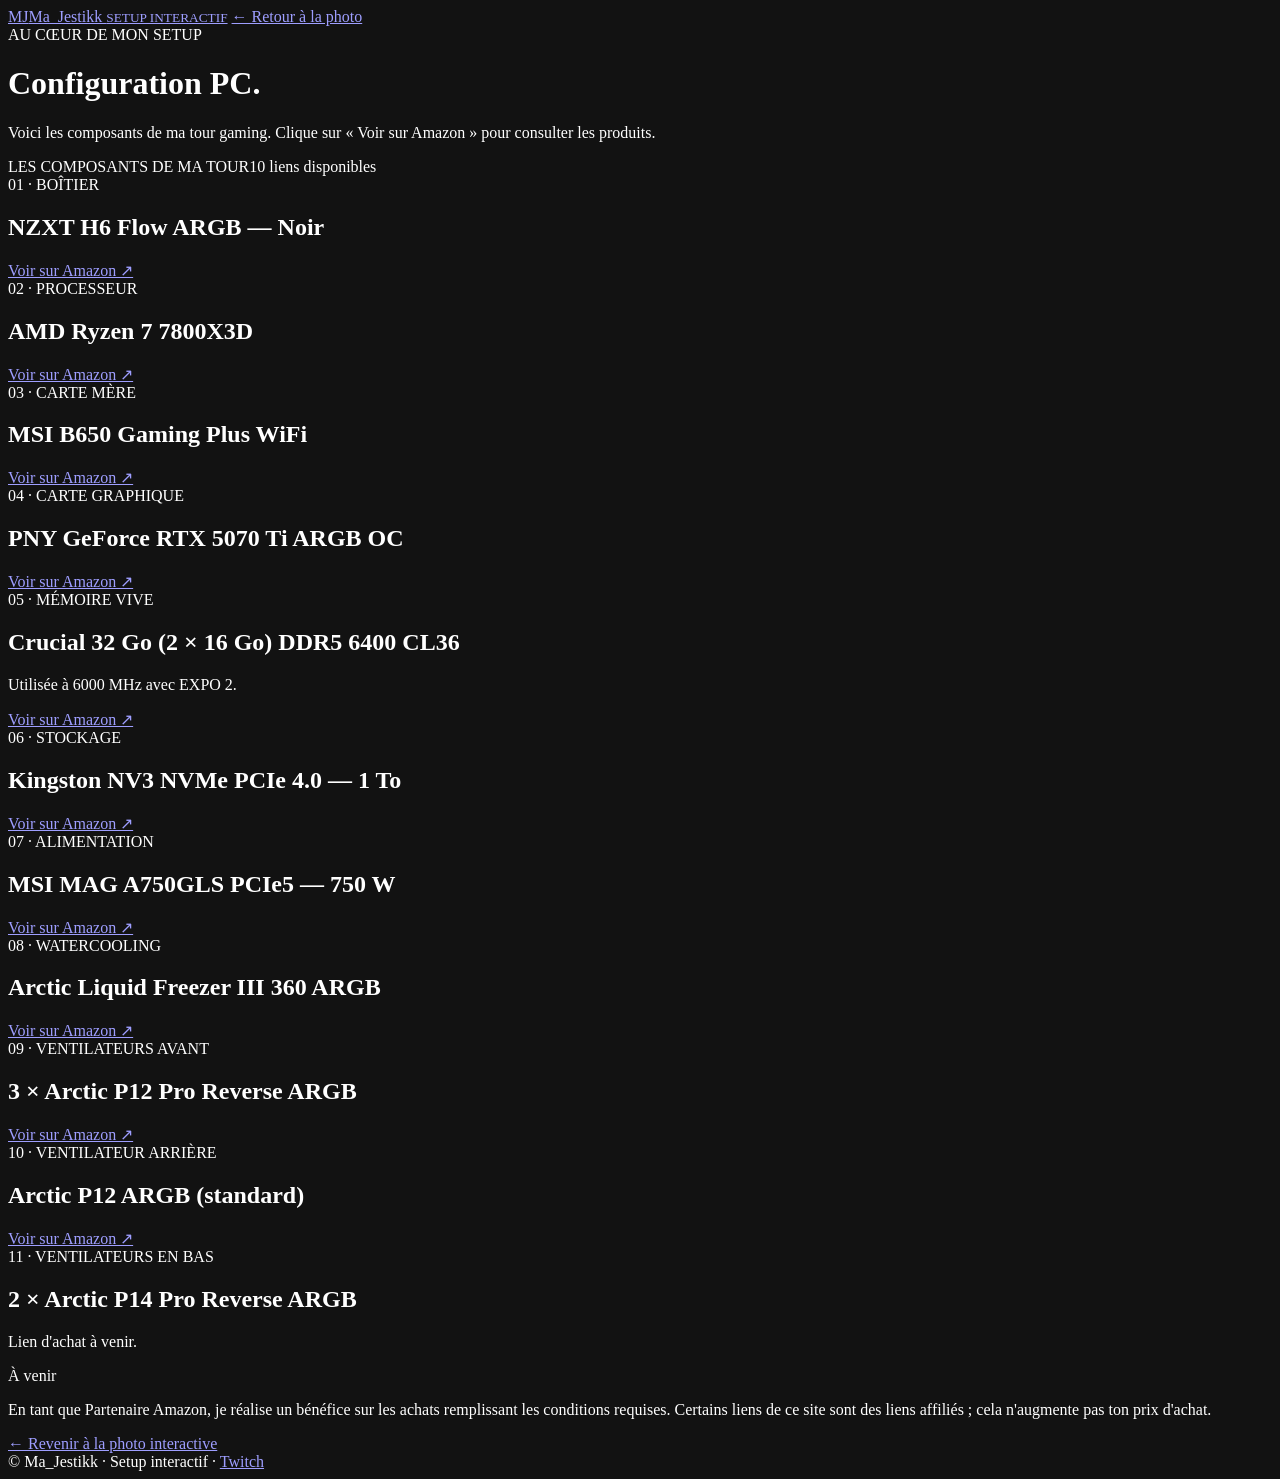
==== config-pc.html @ 504e23e0 "Installer le site interactif Ma_Jestikk : config-pc.html" ====
<!doctype html>
<html lang="fr">
<head>
  <meta charset="utf-8">
  <meta name="viewport" content="width=device-width, initial-scale=1">
  <meta name="color-scheme" content="dark">
  <meta name="description" content="Tous les composants du PC gaming Ma_Jestikk et leurs liens Amazon.">
  <title>Configuration de mon PC | Ma_Jestikk</title>
  <link rel="stylesheet" href="style.css">
</head>
<body>
  <header class="topbar">
    <a class="brand" href="./" aria-label="Retour au setup interactif"><span class="brand-mark">MJ</span><span>Ma_Jestikk <small>SETUP INTERACTIF</small></span></a>
    <a class="top-link" href="./">← Retour à la photo</a>
  </header>
  <main class="wrap config-wrap">
    <div class="hero"><span class="eyebrow">AU CŒUR DE MON SETUP</span><h1>Configuration <span>PC.</span></h1><p>Voici les composants de ma tour gaming. Clique sur « Voir sur Amazon » pour consulter les produits.</p></div>
    <div class="pc-panel"><div class="section-title"><span>LES COMPOSANTS DE MA TOUR</span><span class="counter">10 liens disponibles</span></div><div class="parts-grid">
      <article class="part"><div><span class="part-type">01 · BOÎTIER</span><h2>NZXT H6 Flow ARGB — Noir</h2></div><a href="https://link.amazon/B01FBcc0G" target="_blank" rel="sponsored noopener noreferrer">Voir sur Amazon ↗</a></article>
      <article class="part"><div><span class="part-type">02 · PROCESSEUR</span><h2>AMD Ryzen 7 7800X3D</h2></div><a href="https://link.amazon/B07phzcGI" target="_blank" rel="sponsored noopener noreferrer">Voir sur Amazon ↗</a></article>
      <article class="part"><div><span class="part-type">03 · CARTE MÈRE</span><h2>MSI B650 Gaming Plus WiFi</h2></div><a href="https://link.amazon/B02kLwFSC" target="_blank" rel="sponsored noopener noreferrer">Voir sur Amazon ↗</a></article>
      <article class="part"><div><span class="part-type">04 · CARTE GRAPHIQUE</span><h2>PNY GeForce RTX 5070 Ti ARGB OC</h2></div><a href="https://link.amazon/B0aV01cMC" target="_blank" rel="sponsored noopener noreferrer">Voir sur Amazon ↗</a></article>
      <article class="part"><div><span class="part-type">05 · MÉMOIRE VIVE</span><h2>Crucial 32 Go (2 × 16 Go) DDR5 6400 CL36</h2><p>Utilisée à 6000 MHz avec EXPO 2.</p></div><a href="https://link.amazon/B0hKABs6b" target="_blank" rel="sponsored noopener noreferrer">Voir sur Amazon ↗</a></article>
      <article class="part"><div><span class="part-type">06 · STOCKAGE</span><h2>Kingston NV3 NVMe PCIe 4.0 — 1 To</h2></div><a href="https://link.amazon/B0glW4hMQ" target="_blank" rel="sponsored noopener noreferrer">Voir sur Amazon ↗</a></article>
      <article class="part"><div><span class="part-type">07 · ALIMENTATION</span><h2>MSI MAG A750GLS PCIe5 — 750 W</h2></div><a href="https://link.amazon/B017J9jJ8" target="_blank" rel="sponsored noopener noreferrer">Voir sur Amazon ↗</a></article>
      <article class="part"><div><span class="part-type">08 · WATERCOOLING</span><h2>Arctic Liquid Freezer III 360 ARGB</h2></div><a href="https://link.amazon/B0humIkx7" target="_blank" rel="sponsored noopener noreferrer">Voir sur Amazon ↗</a></article>
      <article class="part"><div><span class="part-type">09 · VENTILATEURS AVANT</span><h2>3 × Arctic P12 Pro Reverse ARGB</h2></div><a href="https://link.amazon/B04NfBiKf" target="_blank" rel="sponsored noopener noreferrer">Voir sur Amazon ↗</a></article>
      <article class="part"><div><span class="part-type">10 · VENTILATEUR ARRIÈRE</span><h2>Arctic P12 ARGB (standard)</h2></div><a href="https://link.amazon/B00GQ8yup" target="_blank" rel="sponsored noopener noreferrer">Voir sur Amazon ↗</a></article>
      <article class="part unlinked"><div><span class="part-type">11 · VENTILATEURS EN BAS</span><h2>2 × Arctic P14 Pro Reverse ARGB</h2><p>Lien d'achat à venir.</p></div><span class="not-linked">À venir</span></article>
    </div></div>
    <p class="affiliate">En tant que Partenaire Amazon, je réalise un bénéfice sur les achats remplissant les conditions requises. Certains liens de ce site sont des liens affiliés ; cela n'augmente pas ton prix d'achat.</p>
    <a class="back-bottom" href="./">← Revenir à la photo interactive</a>
  </main>
  <footer>© Ma_Jestikk · Setup interactif · <a href="https://www.twitch.tv/ma_jestikk" target="_blank" rel="noopener noreferrer">Twitch</a></footer>
</body>
</html>
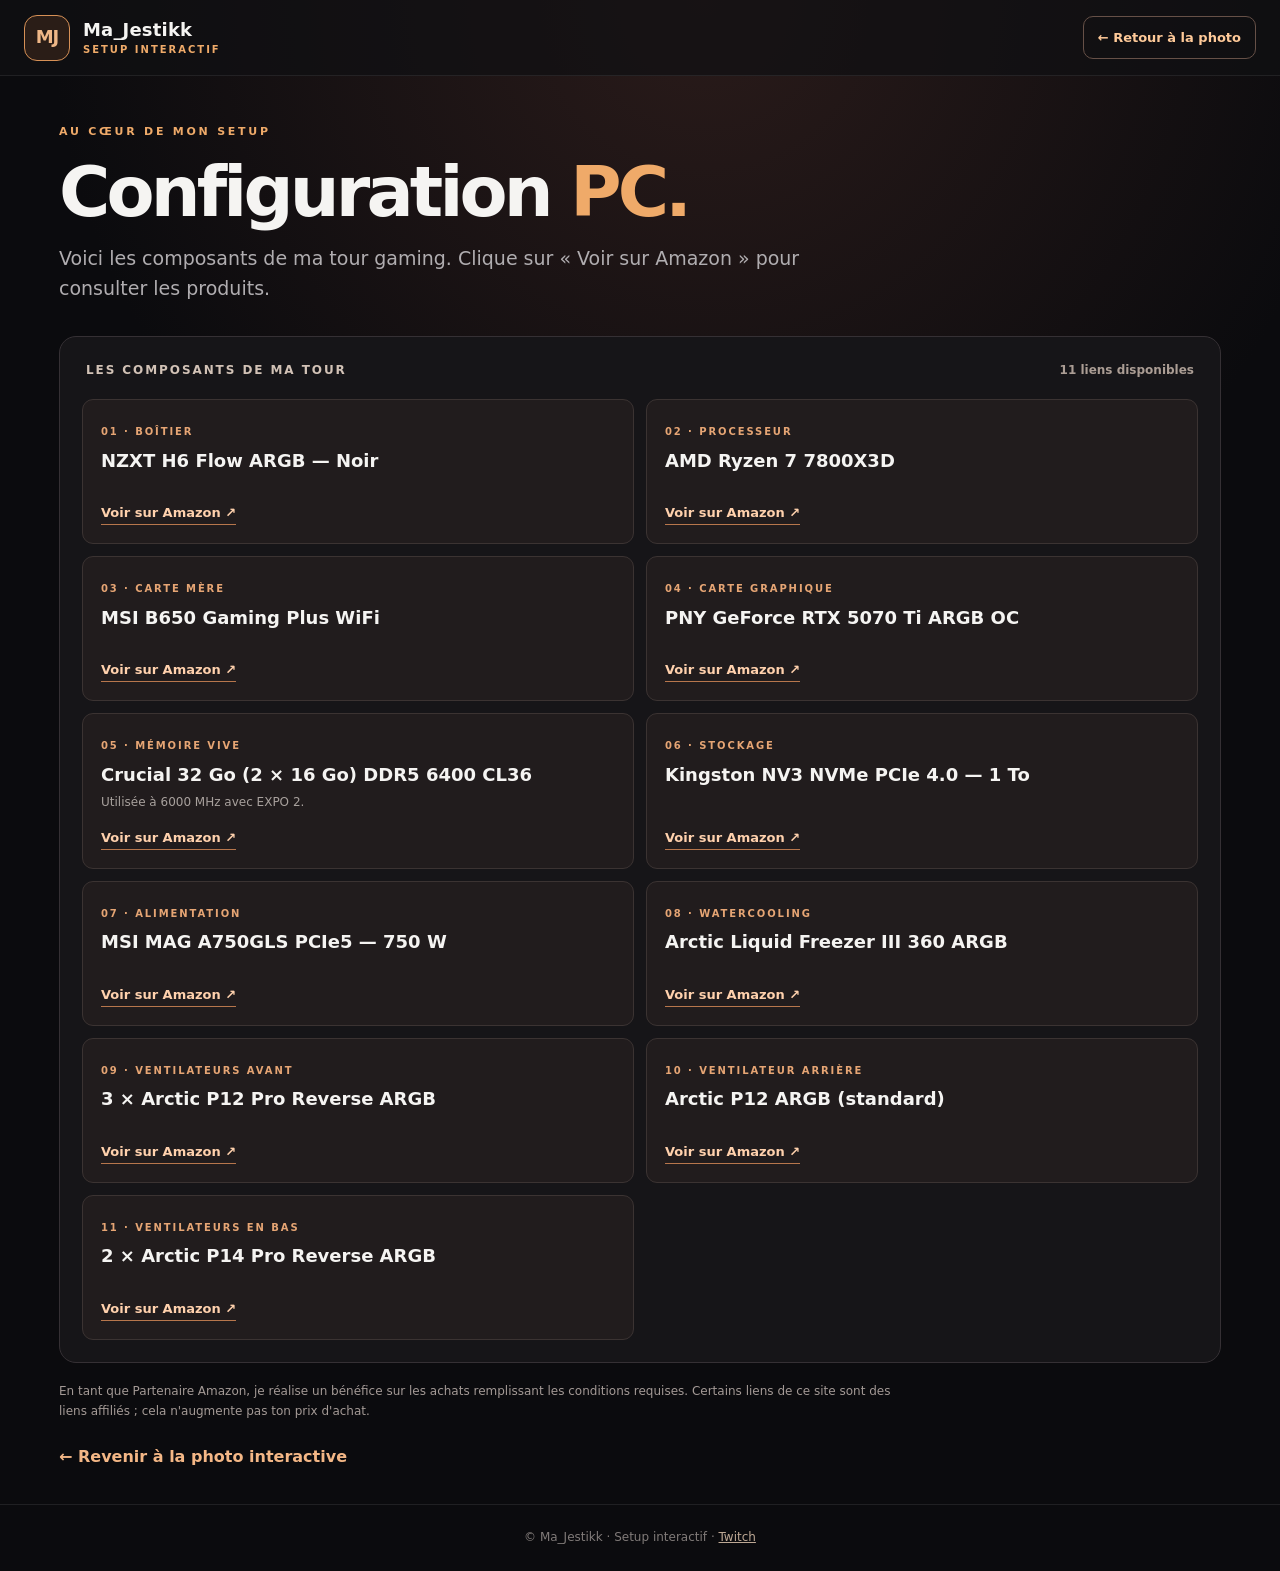
==== commit f4632ad2: "Ajouter le lien Amazon direct des 2 Arctic P14 Pro Reverse ARGB" ====
--- a/config-pc.html
+++ b/config-pc.html
@@ -15,7 +15,7 @@
   </header>
   <main class="wrap config-wrap">
     <div class="hero"><span class="eyebrow">AU CŒUR DE MON SETUP</span><h1>Configuration <span>PC.</span></h1><p>Voici les composants de ma tour gaming. Clique sur « Voir sur Amazon » pour consulter les produits.</p></div>
-    <div class="pc-panel"><div class="section-title"><span>LES COMPOSANTS DE MA TOUR</span><span class="counter">10 liens disponibles</span></div><div class="parts-grid">
+    <div class="pc-panel"><div class="section-title"><span>LES COMPOSANTS DE MA TOUR</span><span class="counter">11 liens disponibles</span></div><div class="parts-grid">
       <article class="part"><div><span class="part-type">01 · BOÎTIER</span><h2>NZXT H6 Flow ARGB — Noir</h2></div><a href="https://link.amazon/B01FBcc0G" target="_blank" rel="sponsored noopener noreferrer">Voir sur Amazon ↗</a></article>
       <article class="part"><div><span class="part-type">02 · PROCESSEUR</span><h2>AMD Ryzen 7 7800X3D</h2></div><a href="https://link.amazon/B07phzcGI" target="_blank" rel="sponsored noopener noreferrer">Voir sur Amazon ↗</a></article>
       <article class="part"><div><span class="part-type">03 · CARTE MÈRE</span><h2>MSI B650 Gaming Plus WiFi</h2></div><a href="https://link.amazon/B02kLwFSC" target="_blank" rel="sponsored noopener noreferrer">Voir sur Amazon ↗</a></article>
@@ -26,7 +26,7 @@
       <article class="part"><div><span class="part-type">08 · WATERCOOLING</span><h2>Arctic Liquid Freezer III 360 ARGB</h2></div><a href="https://link.amazon/B0humIkx7" target="_blank" rel="sponsored noopener noreferrer">Voir sur Amazon ↗</a></article>
       <article class="part"><div><span class="part-type">09 · VENTILATEURS AVANT</span><h2>3 × Arctic P12 Pro Reverse ARGB</h2></div><a href="https://link.amazon/B04NfBiKf" target="_blank" rel="sponsored noopener noreferrer">Voir sur Amazon ↗</a></article>
       <article class="part"><div><span class="part-type">10 · VENTILATEUR ARRIÈRE</span><h2>Arctic P12 ARGB (standard)</h2></div><a href="https://link.amazon/B00GQ8yup" target="_blank" rel="sponsored noopener noreferrer">Voir sur Amazon ↗</a></article>
-      <article class="part unlinked"><div><span class="part-type">11 · VENTILATEURS EN BAS</span><h2>2 × Arctic P14 Pro Reverse ARGB</h2><p>Lien d'achat à venir.</p></div><span class="not-linked">À venir</span></article>
+      <article class="part"><div><span class="part-type">11 · VENTILATEURS EN BAS</span><h2>2 × Arctic P14 Pro Reverse ARGB</h2></div><a href="https://www.amazon.fr/dp/B0FJRVRFLK/ref=nosim?tag=charbonneauma-21" target="_blank" rel="sponsored noopener noreferrer">Voir sur Amazon ↗</a></article>
     </div></div>
     <p class="affiliate">En tant que Partenaire Amazon, je réalise un bénéfice sur les achats remplissant les conditions requises. Certains liens de ce site sont des liens affiliés ; cela n'augmente pas ton prix d'achat.</p>
     <a class="back-bottom" href="./">← Revenir à la photo interactive</a>
--- a/style.css
+++ b/style.css
@@ -0,0 +1,10 @@
+:root {color-scheme:dark;--bg:#0b0b0e;--panel:#151519;--text:#f5f4f2;--muted:#b0adb0;--amber:#efaa69;--border:#353034;}
+*{box-sizing:border-box}html{scroll-behavior:smooth}body{margin:0;background:radial-gradient(circle at 55% 0,#2a1b1a 0,transparent 38%),var(--bg);color:var(--text);font-family:Inter,ui-sans-serif,system-ui,-apple-system,"Segoe UI",Arial,sans-serif;line-height:1.48}a{color:inherit}button{font:inherit;cursor:pointer}
+.topbar{border-bottom:1px solid #ffffff13;min-height:76px;display:flex;align-items:center;justify-content:space-between;gap:12px;padding:12px max(24px,calc((100vw - 1410px)/2));background:#101013b8}.brand{text-decoration:none;display:flex;align-items:center;gap:13px;font-size:18px;font-weight:830;letter-spacing:.01em}.brand small{font-weight:650;font-size:10px;color:var(--amber);letter-spacing:.2em;display:block;margin-top:0}.brand-mark{display:grid;place-items:center;border:1px solid #d69056;background:#ae66352c;color:#efb787;border-radius:13px;height:46px;width:46px;font-weight:850;letter-spacing:-.06em}.top-link{border-radius:10px;border:1px solid #665047;padding:11px 14px;color:#ffca99;text-decoration:none;font-size:13px;font-weight:760;transition:.2s}.top-link:hover{background:#efaa691b}
+.wrap{max-width:1458px;margin:0 auto;padding:42px 24px 36px}.hero{max-width:800px;margin-bottom:33px}.eyebrow{font-size:11px;letter-spacing:.25em;color:var(--amber);font-weight:820}.hero h1{font-size:clamp(37px,6vw,70px);line-height:1.07;letter-spacing:-.055em;margin:13px 0}.hero h1 span{color:var(--amber)}.hero p{font-size:clamp(15px,1.75vw,19px);color:var(--muted);margin:0;line-height:1.58}
+.viewer-head,.viewer-foot{display:flex;align-items:center;justify-content:space-between;gap:12px;flex-wrap:wrap}.viewer-head{margin-bottom:13px}.viewer-foot{margin-top:10px;font-size:12px;color:#aaa4a4}.status{font-size:12px;font-weight:800;letter-spacing:.09em;text-transform:uppercase}.pulse{display:inline-block;background:#e6a56d;width:8px;height:8px;border-radius:50%;margin-right:8px;box-shadow:0 0 0 4px #d98f452a}.zoom-actions{display:flex;align-items:center;gap:6px}.zoom-caption{color:#9e9191;font-size:10px;letter-spacing:.15em;margin-right:7px;font-weight:760}.zoom-actions button{border:1px solid #453b3a;background:#231e1f;border-radius:9px;color:#f4ded0;padding:5px 10px;min-height:32px}.zoom-actions button:hover{border-color:var(--amber)}.zoom-actions output{font-size:12px;color:#d9c1b2;min-width:53px;text-align:center}
+.scene-viewport{overflow:auto;border:1px solid #785643;border-radius:15px;background:#141113;box-shadow:0 20px 80px #0008;scrollbar-color:#8b6353 #221d1b;scrollbar-width:thin}.scene-viewport:focus{outline:2px solid var(--amber);outline-offset:4px}.scene-map{display:block;width:100%;min-width:860px;height:auto;overflow:visible}.hotspot{cursor:pointer}.hotspot path{stroke:#fff;stroke-width:2.4;stroke-opacity:0;vector-effect:non-scaling-stroke;stroke-linecap:round;stroke-linejoin:round;fill:#fff;fill-opacity:0;transition:fill-opacity .16s ease,stroke-opacity .16s ease;pointer-events:visibleFill}.hotspot:hover path,.hotspot:focus path,.hotspot:focus-visible path{fill-opacity:.075;stroke-opacity:.98}.hotspot:focus-visible{outline:none}.hotspot .hitbox-invisible,.hotspot:hover .hitbox-invisible,.hotspot:focus .hitbox-invisible,.hotspot:focus-visible .hitbox-invisible{fill:transparent;fill-opacity:0;stroke:none;stroke-opacity:0;pointer-events:visibleFill}.floating-label{position:fixed;left:0;top:0;z-index:100;pointer-events:none;background:#181317f0;border:1px solid #da925d;border-radius:9px;padding:8px 11px;font-size:12px;font-weight:750;box-shadow:0 6px 25px #0007;opacity:0;transition:opacity .12s}.floating-label.visible{opacity:1}
+.info-strip{background:linear-gradient(110deg,#232023,#171518);border:1px solid #443b39;border-radius:16px;margin:27px 0 16px;padding:23px 26px;display:flex;align-items:center;justify-content:space-between;gap:22px}.info-strip strong{font-size:19px}.info-strip p{color:var(--muted);margin:6px 0 0}.button{border:1px solid #dc995a;border-radius:11px;padding:13px 19px;background:#a95f2f;color:white;text-decoration:none;white-space:nowrap;font-size:14px;font-weight:800}.button:hover{background:#bd7542}.affiliate{max-width:850px;color:#a49a96;font-size:12px;line-height:1.7;margin:18px 0 0}footer{border-top:1px solid #ffffff16;padding:24px;text-align:center;color:#817b79;font-size:12px}footer a{color:#bda894}
+.config-wrap{max-width:1210px}.pc-panel{border:1px solid var(--border);border-radius:17px;background:#161518;padding:22px}.section-title{display:flex;justify-content:space-between;align-items:center;flex-wrap:wrap;gap:10px;margin:3px 4px 20px;color:#d2c2b6;letter-spacing:.16em;font-size:12px;font-weight:850}.counter{color:#ab9d94;letter-spacing:normal;text-transform:none;font-weight:600}.parts-grid{display:grid;grid-template-columns:repeat(2,minmax(0,1fr));gap:12px}.part{background:#211c1d;border:1px solid #3b3332;border-radius:11px;min-height:145px;padding:18px;display:flex;flex-direction:column;justify-content:space-between;align-items:flex-start;gap:16px}.part-type{font-size:10px;letter-spacing:.19em;color:#e6a574;font-weight:800}.part h2{font-size:clamp(15px,1.65vw,18px);margin:7px 0 0;line-height:1.32;font-weight:780}.part p{color:#a8a19d;font-size:12px;margin:7px 0 0}.part a{font-size:13px;font-weight:750;text-decoration:none;color:#ffd1ad;border-bottom:1px solid #b7764c;padding-bottom:2px}.part a:hover{color:#fff}.not-linked{font-size:12px;color:#a49a96}.unlinked{opacity:.75}.back-bottom{display:inline-block;margin-top:23px;text-decoration:none;color:#f4b786;font-weight:760}.back-bottom:hover{text-decoration:underline}
+@media(max-width:750px){.topbar{padding:13px 16px}.wrap{padding:33px 15px 30px}.hero{margin-bottom:26px}.viewer-head{align-items:flex-start}.zoom-actions{width:100%;justify-content:flex-end}.scene-map{min-width:900px}.info-strip{flex-direction:column;align-items:flex-start;padding:22px}.button{width:100%;text-align:center}.parts-grid{grid-template-columns:1fr}.pc-panel{padding:13px}.part{min-height:125px}.hero h1{font-size:46px}.top-link{font-size:12px}.brand{font-size:16px}}
+@media(prefers-reduced-motion:reduce){*{scroll-behavior:auto!important;transition:none!important}}
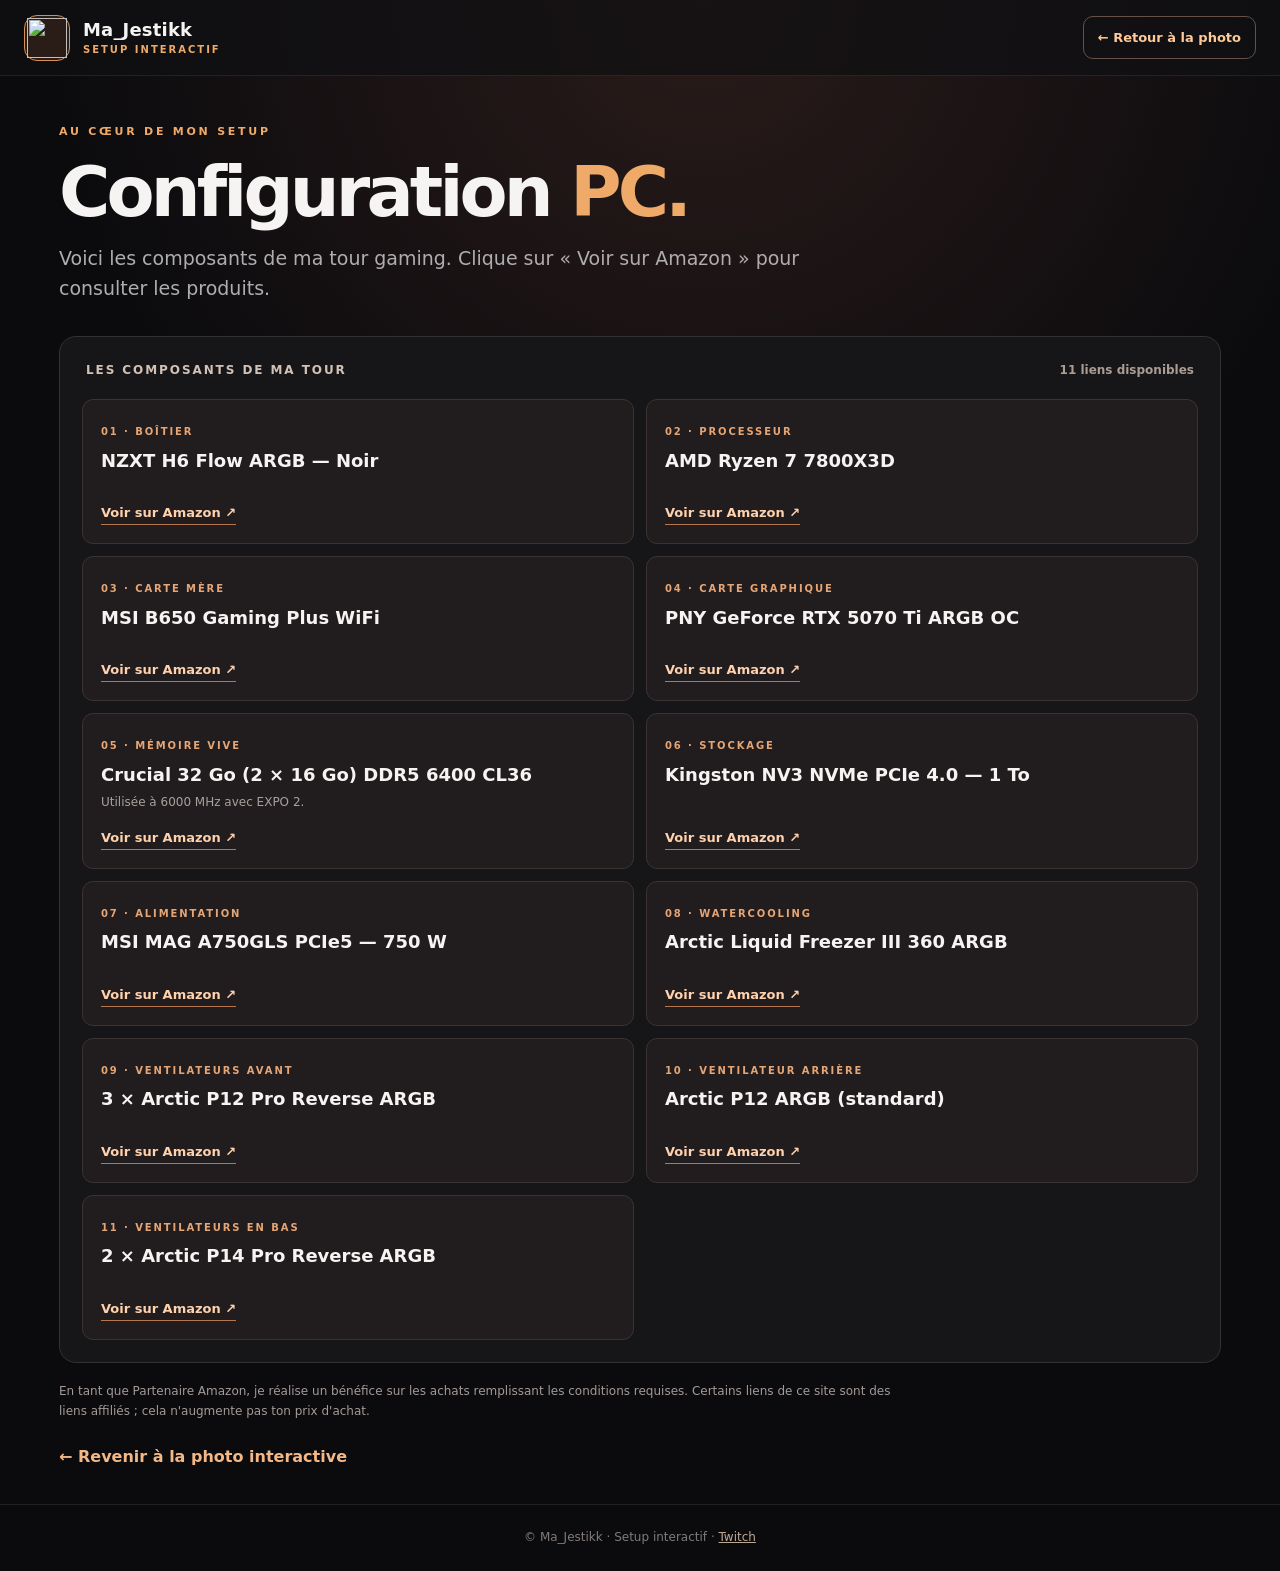
==== commit 5d192a46: "Remplacer le monogramme MJ par l'emoji du streamer sur les deux pages" ====
--- a/config-pc.html
+++ b/config-pc.html
@@ -10,23 +10,23 @@
 </head>
 <body>
   <header class="topbar">
-    <a class="brand" href="./" aria-label="Retour au setup interactif"><span class="brand-mark">MJ</span><span>Ma_Jestikk <small>SETUP INTERACTIF</small></span></a>
+    <a class="brand" href="./" aria-label="Retour au setup interactif"><span class="brand-mark"><img src="assets/emoji-ma-jestik.png" alt="" width="40" height="40" style="display:block;width:40px;height:40px;object-fit:contain"></span><span>Ma_Jestikk <small>SETUP INTERACTIF</small></span></a>
     <a class="top-link" href="./">← Retour à la photo</a>
   </header>
   <main class="wrap config-wrap">
     <div class="hero"><span class="eyebrow">AU CŒUR DE MON SETUP</span><h1>Configuration <span>PC.</span></h1><p>Voici les composants de ma tour gaming. Clique sur « Voir sur Amazon » pour consulter les produits.</p></div>
     <div class="pc-panel"><div class="section-title"><span>LES COMPOSANTS DE MA TOUR</span><span class="counter">11 liens disponibles</span></div><div class="parts-grid">
-      <article class="part"><div><span class="part-type">01 · BOÎTIER</span><h2>NZXT H6 Flow ARGB — Noir</h2></div><a href="https://link.amazon/B01FBcc0G" target="_blank" rel="sponsored noopener noreferrer">Voir sur Amazon ↗</a></article>
-      <article class="part"><div><span class="part-type">02 · PROCESSEUR</span><h2>AMD Ryzen 7 7800X3D</h2></div><a href="https://link.amazon/B07phzcGI" target="_blank" rel="sponsored noopener noreferrer">Voir sur Amazon ↗</a></article>
-      <article class="part"><div><span class="part-type">03 · CARTE MÈRE</span><h2>MSI B650 Gaming Plus WiFi</h2></div><a href="https://link.amazon/B02kLwFSC" target="_blank" rel="sponsored noopener noreferrer">Voir sur Amazon ↗</a></article>
-      <article class="part"><div><span class="part-type">04 · CARTE GRAPHIQUE</span><h2>PNY GeForce RTX 5070 Ti ARGB OC</h2></div><a href="https://link.amazon/B0aV01cMC" target="_blank" rel="sponsored noopener noreferrer">Voir sur Amazon ↗</a></article>
-      <article class="part"><div><span class="part-type">05 · MÉMOIRE VIVE</span><h2>Crucial 32 Go (2 × 16 Go) DDR5 6400 CL36</h2><p>Utilisée à 6000 MHz avec EXPO 2.</p></div><a href="https://link.amazon/B0hKABs6b" target="_blank" rel="sponsored noopener noreferrer">Voir sur Amazon ↗</a></article>
-      <article class="part"><div><span class="part-type">06 · STOCKAGE</span><h2>Kingston NV3 NVMe PCIe 4.0 — 1 To</h2></div><a href="https://link.amazon/B0glW4hMQ" target="_blank" rel="sponsored noopener noreferrer">Voir sur Amazon ↗</a></article>
-      <article class="part"><div><span class="part-type">07 · ALIMENTATION</span><h2>MSI MAG A750GLS PCIe5 — 750 W</h2></div><a href="https://link.amazon/B017J9jJ8" target="_blank" rel="sponsored noopener noreferrer">Voir sur Amazon ↗</a></article>
-      <article class="part"><div><span class="part-type">08 · WATERCOOLING</span><h2>Arctic Liquid Freezer III 360 ARGB</h2></div><a href="https://link.amazon/B0humIkx7" target="_blank" rel="sponsored noopener noreferrer">Voir sur Amazon ↗</a></article>
-      <article class="part"><div><span class="part-type">09 · VENTILATEURS AVANT</span><h2>3 × Arctic P12 Pro Reverse ARGB</h2></div><a href="https://link.amazon/B04NfBiKf" target="_blank" rel="sponsored noopener noreferrer">Voir sur Amazon ↗</a></article>
-      <article class="part"><div><span class="part-type">10 · VENTILATEUR ARRIÈRE</span><h2>Arctic P12 ARGB (standard)</h2></div><a href="https://link.amazon/B00GQ8yup" target="_blank" rel="sponsored noopener noreferrer">Voir sur Amazon ↗</a></article>
-      <article class="part"><div><span class="part-type">11 · VENTILATEURS EN BAS</span><h2>2 × Arctic P14 Pro Reverse ARGB</h2></div><a href="https://www.amazon.fr/dp/B0FJRVRFLK/ref=nosim?tag=charbonneauma-21" target="_blank" rel="sponsored noopener noreferrer">Voir sur Amazon ↗</a></article>
+      <article class="part"><div><span class="part-type">01 · BOÎTIER</span><h2>NZXT H6 Flow ARGB — Noir</h2></div><a href="https://link.amazon/B0heIinFv" target="_blank" rel="sponsored noopener noreferrer">Voir sur Amazon ↗</a></article>
+      <article class="part"><div><span class="part-type">02 · PROCESSEUR</span><h2>AMD Ryzen 7 7800X3D</h2></div><a href="https://link.amazon/B07XvPpqO" target="_blank" rel="sponsored noopener noreferrer">Voir sur Amazon ↗</a></article>
+      <article class="part"><div><span class="part-type">03 · CARTE MÈRE</span><h2>MSI B650 Gaming Plus WiFi</h2></div><a href="https://link.amazon/B06Jvzgxn" target="_blank" rel="sponsored noopener noreferrer">Voir sur Amazon ↗</a></article>
+      <article class="part"><div><span class="part-type">04 · CARTE GRAPHIQUE</span><h2>PNY GeForce RTX 5070 Ti ARGB OC</h2></div><a href="https://link.amazon/B001m4eXz" target="_blank" rel="sponsored noopener noreferrer">Voir sur Amazon ↗</a></article>
+      <article class="part"><div><span class="part-type">05 · MÉMOIRE VIVE</span><h2>Crucial 32 Go (2 × 16 Go) DDR5 6400 CL36</h2><p>Utilisée à 6000 MHz avec EXPO 2.</p></div><a href="https://link.amazon/B0eWMzfmU" target="_blank" rel="sponsored noopener noreferrer">Voir sur Amazon ↗</a></article>
+      <article class="part"><div><span class="part-type">06 · STOCKAGE</span><h2>Kingston NV3 NVMe PCIe 4.0 — 1 To</h2></div><a href="https://link.amazon/B05p0McJd" target="_blank" rel="sponsored noopener noreferrer">Voir sur Amazon ↗</a></article>
+      <article class="part"><div><span class="part-type">07 · ALIMENTATION</span><h2>MSI MAG A750GLS PCIe5 — 750 W</h2></div><a href="https://link.amazon/B05xfwlhq" target="_blank" rel="sponsored noopener noreferrer">Voir sur Amazon ↗</a></article>
+      <article class="part"><div><span class="part-type">08 · WATERCOOLING</span><h2>Arctic Liquid Freezer III 360 ARGB</h2></div><a href="https://link.amazon/B00xZ2cJz" target="_blank" rel="sponsored noopener noreferrer">Voir sur Amazon ↗</a></article>
+      <article class="part"><div><span class="part-type">09 · VENTILATEURS AVANT</span><h2>3 × Arctic P12 Pro Reverse ARGB</h2></div><a href="https://link.amazon/B0chLUSGX" target="_blank" rel="sponsored noopener noreferrer">Voir sur Amazon ↗</a></article>
+      <article class="part"><div><span class="part-type">10 · VENTILATEUR ARRIÈRE</span><h2>Arctic P12 ARGB (standard)</h2></div><a href="https://link.amazon/B08TNRxzm" target="_blank" rel="sponsored noopener noreferrer">Voir sur Amazon ↗</a></article>
+      <article class="part"><div><span class="part-type">11 · VENTILATEURS EN BAS</span><h2>2 × Arctic P14 Pro Reverse ARGB</h2></div><a href="https://www.amazon.fr/dp/B0FJRVRFLK?tag=ma_jestik-21&th=1" target="_blank" rel="sponsored noopener noreferrer">Voir sur Amazon ↗</a></article>
     </div></div>
     <p class="affiliate">En tant que Partenaire Amazon, je réalise un bénéfice sur les achats remplissant les conditions requises. Certains liens de ce site sont des liens affiliés ; cela n'augmente pas ton prix d'achat.</p>
     <a class="back-bottom" href="./">← Revenir à la photo interactive</a>
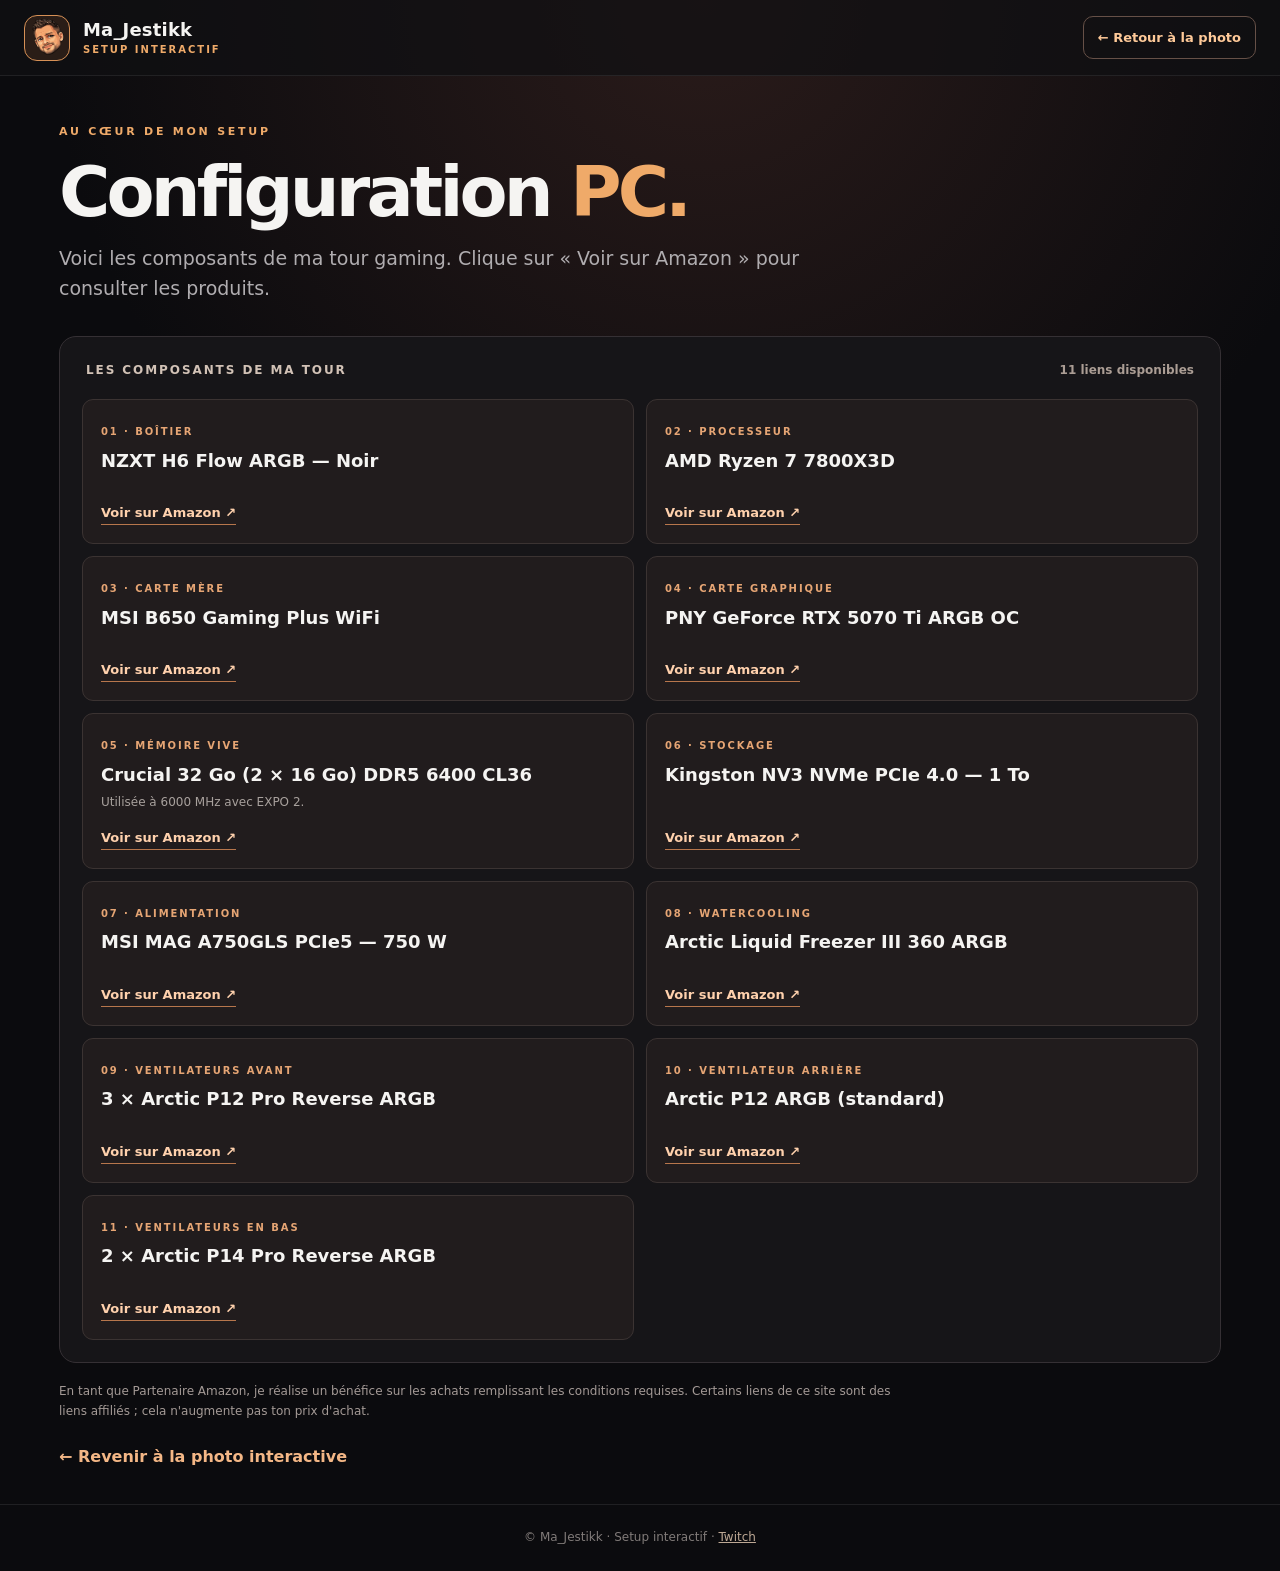
==== commit 33dadd96: "Actualiser le nom du logo emoji pour éliminer le cache de l'image cassée" ====
--- a/config-pc.html
+++ b/config-pc.html
@@ -10,7 +10,7 @@
 </head>
 <body>
   <header class="topbar">
-    <a class="brand" href="./" aria-label="Retour au setup interactif"><span class="brand-mark"><img src="assets/emoji-ma-jestik.png" alt="" width="40" height="40" style="display:block;width:40px;height:40px;object-fit:contain"></span><span>Ma_Jestikk <small>SETUP INTERACTIF</small></span></a>
+    <a class="brand" href="./" aria-label="Retour au setup interactif"><span class="brand-mark"><img src="assets/emoji-ma-jestik-v2.png" alt="" width="40" height="40" style="display:block;width:40px;height:40px;object-fit:contain"></span><span>Ma_Jestikk <small>SETUP INTERACTIF</small></span></a>
     <a class="top-link" href="./">← Retour à la photo</a>
   </header>
   <main class="wrap config-wrap">
